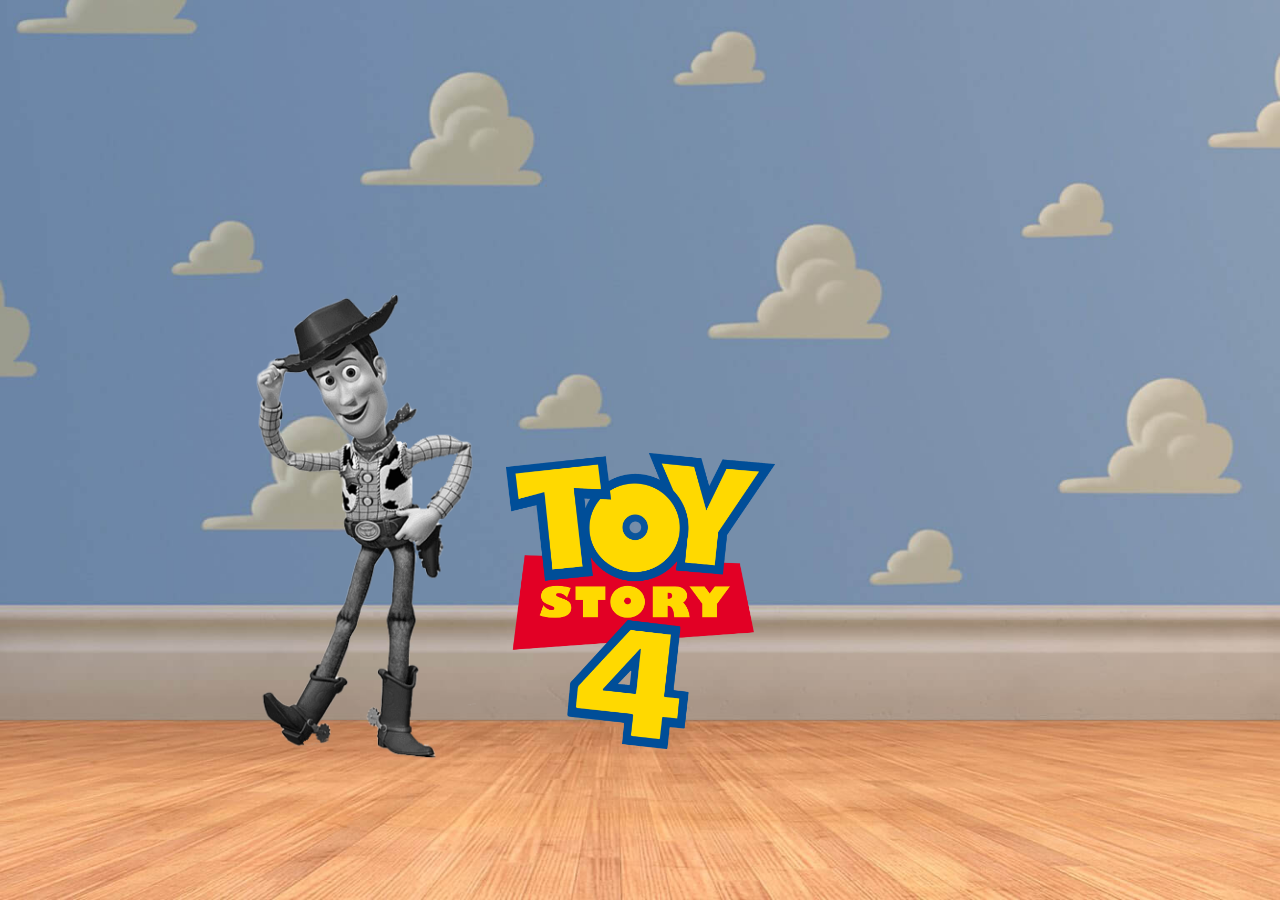
==== PJ_01/index.html @ 6a84b1da "ss" ====
<!DOCTYPE html>
<html lang="ko">
<head>
    <meta charset="UTF-8">
    <meta name="viewport" content="width=device-width, initial-scale=1.0">
    <title>TOYSTORY INTRO PAGE</title>
    <link rel="stylesheet" href="css/style.css">
</head>
<body>

  
        <!-- <div class="toystory_wrap left"> -->

            <div class="woody">
                    
                    <img src="./images/woody_01.png" alt="woody컬러">
                    
                    <div class="txt_box">
                        <div class="ibx">
                            <h3 class="txt_title">
                            우디(Woody)
                            </h3>
                            <p class="txt_contents">우디 프라이드, 간단히 우디는 픽사의 《토이 스토리 시리즈》에 등장하는 등장인물이자 주인공이다. 카우보이 인형으로 영화에서 장난감들의 우두머리를 맡고있다. 디즈니의 애니메이터였던 톤 타인의 얼굴을 본따 만들어졌다.</p>
                        </div>
                    </div> 
            </div>  

        <!-- </div> -->

        <!-- <div class="toystory_wrap right">
        </div> -->
  
   
   




    
</body>
</html>
---- PJ_01/css/style.css ----
@charset "utf-8";

/* 초기화 셋팅 */
html,
body {
    margin: 0;
    padding: 0;
    height: 100%;
}

h3,
p {
    padding: 0;
    margin: 0;
}

/* 로고 및 뒷 기본 배경 */
body {
    background:
        url(../images/logo.png) no-repeat center 75%/269px,
        /* 2. 로고 */
        url(../images/bg.jpg) no-repeat fixed center bottom/cover;
    /* 1. 토이스토리 기본 뒷 배경 */
}

/* 5:5 배경 */
/* .toystory_wrap{
    width: 50%; height: 100%; float:left;
}
.left{
    outline:3px solid blue;
    position:relative;
}
.right{
    outline:3px solid rgb(53, 150, 53);
} */


/* 3. woody */
div.woody {
    width: 520px;
    position: absolute;
    bottom: 15%;
    left: 20%;
}

.woody>img {
    width: 220px;
    filter: grayscale(100%);
    transform: rotateY(180deg);
}

.txt_box {
    width: 290px;
    height: 0;
    overflow: hidden;
    float: right;
    transition: height .2s ease-in-out;
    margin-top: -50px;
}

.txt_box .ibx {
    padding: 10px;
    border: 3px solid #004e98;
    text-align: justify;
    box-sizing: border-box;
    background: #fff;
    border-radius: 20px;
}


.txt_title {
    margin-bottom: 14px;
    color: #004e98;
}

.txt_contents {
    font: normal 14px/20px "맑은 고딕";
    color: #000000;

}

.woody:hover .txt_box {
    height: 300px;
}

.woody:hover>img {
    filter: grayscale(0%);
    transform: rotateY(0deg);
}
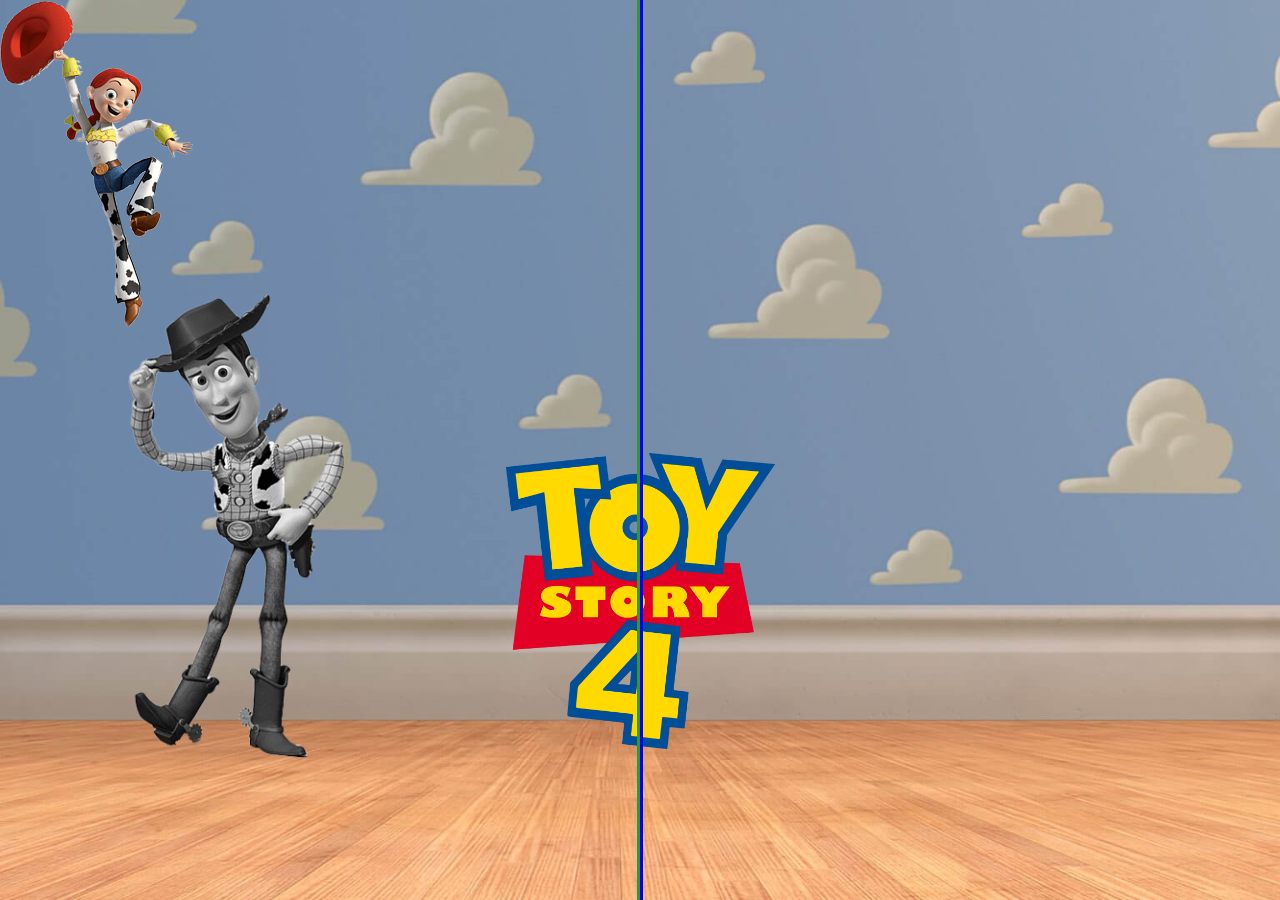
==== commit 5f1fe0de: "." ====
--- a/PJ_01/index.html
+++ b/PJ_01/index.html
@@ -9,13 +9,14 @@
 <body>
 
   
-        <!-- <div class="toystory_wrap left"> -->
+        <div class="toystory_wrap left"> 
 
+            <!-- 3.woody 시작-->
             <div class="woody">
                     
-                    <img src="./images/woody_01.png" alt="woody컬러">
+                    <img src="./images/woody_01.png" alt="woody">
                     
-                    <div class="txt_box">
+                    <div class="woody_txt txt_box">
                         <div class="ibx">
                             <h3 class="txt_title">
                             우디(Woody)
@@ -24,11 +25,28 @@
                         </div>
                     </div> 
             </div>  
+            <!-- 3.woody 끝-->
 
-        <!-- </div> -->
+            <!-- 4.jessie 시작-->
+            <div class="jessie">
+                    
+                    <img src="./images/jessie_01.png" alt="jessie">
+                    
+                    <div class="jessie_txt txt_box">
+                        <div class="ibx">
+                            <h3 class="txt_title">
+                            제시(Jessie)
+                            </h3>
+                            <p class="txt_contents">버즈 라이트이어의 연인. 2편에서 첫 등장한 카우걸 장난감. 우디가 주인공으로 나왔던 인형극 시리즈 Woody's Round up에 나왔다. 틈이 나면 요들송이나 카우걸 특유의 "이~하~!!!" 같은 구령을 외친다. </p>
+                        </div>
+                    </div> 
+            </div>  
+            <!-- 4. jessie 끝 -->
 
-        <!-- <div class="toystory_wrap right">
-        </div> -->
+        </div>
+
+        <div class="toystory_wrap right">
+        </div> 
   
    
    
--- a/PJ_01/css/style.css
+++ b/PJ_01/css/style.css
@@ -24,16 +24,15 @@
 }
 
 /* 5:5 배경 */
-/* .toystory_wrap{
+.toystory_wrap{
     width: 50%; height: 100%; float:left;
 }
 .left{
-    outline:3px solid blue;
-    position:relative;
+    outline:3px solid blue; position:relative;
 }
 .right{
     outline:3px solid rgb(53, 150, 53);
-} */
+}
 
 
 /* 3. woody */
@@ -49,17 +48,18 @@
     filter: grayscale(100%);
     transform: rotateY(180deg);
 }
-
+.woody_txt{
+    margin-top: -50px;
+}
 .txt_box {
     width: 290px;
     height: 0;
     overflow: hidden;
     float: right;
     transition: height .2s ease-in-out;
-    margin-top: -50px;
 }
 
-.txt_box .ibx {
+.ibx {
     padding: 10px;
     border: 3px solid #004e98;
     text-align: justify;
@@ -88,3 +88,14 @@
     filter: grayscale(0%);
     transform: rotateY(0deg);
 }
+
+/* 4.jessie */
+
+.jessie{
+
+
+
+
+
+
+}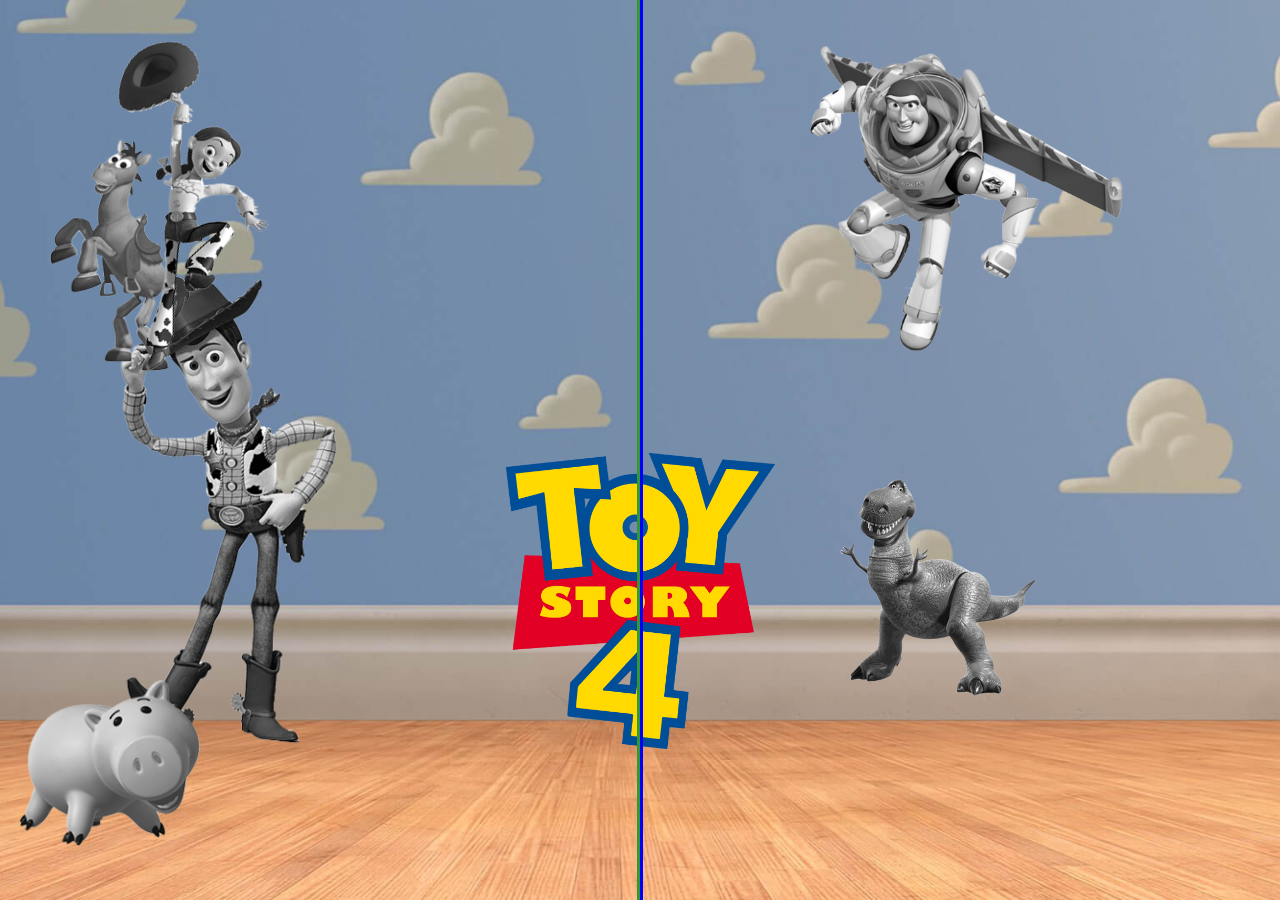
==== commit 4f0c70d7: "." ====
--- a/PJ_01/index.html
+++ b/PJ_01/index.html
@@ -12,7 +12,7 @@
         <div class="toystory_wrap left"> 
 
             <!-- 3.woody 시작-->
-            <div class="woody">
+            <div class="woody hv">
                     
                     <img src="./images/woody_01.png" alt="woody">
                     
@@ -28,10 +28,11 @@
             <!-- 3.woody 끝-->
 
             <!-- 4.jessie 시작-->
-            <div class="jessie">
-                    
+
+            <div class="jessie hv">
+                    <img src="./images/holes_01.png" alt="holes">
                     <img src="./images/jessie_01.png" alt="jessie">
-                    
+                   
                     <div class="jessie_txt txt_box">
                         <div class="ibx">
                             <h3 class="txt_title">
@@ -43,9 +44,73 @@
             </div>  
             <!-- 4. jessie 끝 -->
 
+            <!-- 5. ham 시작-->
+            <div class="ham hv">
+                <img src="./images/ham_01.png" alt="ham">
+               
+                <div class="ham_txt txt_box">
+                    <div class="ibx">
+                        <h3 class="txt_title">
+                        햄(ham)
+                        </h3>
+                        <p class="txt_contents">장난감이 아닌 돼지 저금통이지만 앤디가 장난감으로 잘 갖고 논다. 주로 놀이에서는 금고 아니면 사악한 꿀꿀이 박사(Evil Dr. Pork Chop)역할을 맡는다. 바깥이 내다보이는 창가에 주로 있기 때문에 바깥이 어찌 돌아가는지에 대해 해박하다. </p>
+                    </div>
+                </div> 
+            </div>  
+
+
+            <!-- 5. ham 끝-->
+
         </div>
 
-        <div class="toystory_wrap right">
+
+
+    <div class="toystory_wrap right">
+
+        <!-- 6.buzz 시작-->
+        <div class="buzz hv">
+                    
+            <img src="./images/buzz_01.png" alt="buzz">
+            
+            <div class="buzz_txt txt_box">
+                <div class="ibx">
+                    <h3 class="txt_title">
+                    버즈 (Buzz Lightyear)
+                    </h3>
+                    <p class="txt_contents">실제 우주 비행사인 버즈올드린 의 이름을 따서 만들었다. 우디와 함께 《토이 스토리》 영화의 주인공이다. 액션 버튼을 눌렀을 때 나오는 대사는 "무한한 공간 저 너머로!" (To infinity… and beyond!)이다. </p>
+                </div>
+            </div> 
+        </div>  
+        <!-- 6.buzz 끝-->
+
+          <!-- 7.rex 시작-->
+          <div class="rex hv">
+                    
+            <img src="./images/rex_01.png" alt="rex">
+            
+            <div class="rex_txt txt_box">
+                <div class="ibx">
+                    <h3 class="txt_title">
+                    렉스 (Rex)
+                    </h3>
+                    <p class="txt_contents">미국의 완구 회사가 만든 티라노사우르스 인형. 애교 있는 표정을 하고 있어 성격은 내성적이고 겁쟁이,. 공룡 완구인데 박력이 없는 것이 아랫 사람의 고민. 취미는 게임(TV게임)으로 노는 것으로, 솜씨는 상당하다. </p>
+                </div>
+            </div> 
+        </div>  
+        <!-- 7.rex 끝-->
+
+        
+
+
+
+
+
+
+
+
+
+
+
         </div> 
   
    
--- a/PJ_01/css/style.css
+++ b/PJ_01/css/style.css
@@ -25,22 +25,24 @@
 
 /* 5:5 배경 */
 .toystory_wrap{
-    width: 50%; height: 100%; float:left;
+    width: 50%; height: 100%; 
+
 }
 .left{
-    outline:3px solid blue; position:relative;
+    outline:3px solid blue; float:left;
+    position:relative;
 }
 .right{
     outline:3px solid rgb(53, 150, 53);
+    float:right; position:relative;
 }
 
 
 /* 3. woody */
 div.woody {
-    width: 520px;
-    position: absolute;
-    bottom: 15%;
-    left: 20%;
+    width: 520px; 
+    position:absolute;
+    right:0px; bottom:150px; 
 }
 
 .woody>img {
@@ -58,16 +60,14 @@
     float: right;
     transition: height .2s ease-in-out;
 }
-
 .ibx {
     padding: 10px;
     border: 3px solid #004e98;
-    text-align: justify;
+    
     box-sizing: border-box;
     background: #fff;
     border-radius: 20px;
 }
-
 
 .txt_title {
     margin-bottom: 14px;
@@ -76,12 +76,12 @@
 
 .txt_contents {
     font: normal 14px/20px "맑은 고딕";
-    color: #000000;
+    color: #000000;text-align: justify;
 
 }
 
-.woody:hover .txt_box {
-    height: 300px;
+.hv:hover .txt_box {
+    height: 200px;
 }
 
 .woody:hover>img {
@@ -92,10 +92,89 @@
 /* 4.jessie */
 
 .jessie{
+    width: 520px; 
+    position:absolute;
+    left:50px; top:50px; 
+}
+.jessie>img:nth-child(1) {
+    width: 140px;
+    filter: grayscale(100%);
+    
+}
 
+.jessie>img:nth-child(2) {
+    width: 190px;  
+    filter: grayscale(100%);
+    transform: rotate(20deg);
+    margin-left:-115px;
+    
+}
+.jessie:hover>img {
+    filter: grayscale(0%);
+    transform: rotate(0deg);
+ 
+}
 
+/* 5.ham */
 
+.ham{
+    width: 500px; 
+    position:absolute;
+    bottom:50px; left:20px;
+}
+.ham_txt{
+    width: 310px; 
+}
 
+.ham>img {
+    width: 180px;  
+    filter: grayscale(100%);
+    transform: rotateY(180deg)
+}
 
+.ham:hover>img {
+    filter: grayscale(0%);
+}
+.ham:hover .txt_box {
+    height: 190px;
+}
 
+/* 6.buzz */
+
+.buzz{
+    width: 650px; 
+    position:absolute;
+    top:40px; left:50px;
+}
+
+.buzz>img{
+    width: 313px;  
+    filter: grayscale(100%);
+    transform:translatex(120px)
+}
+
+.buzz:hover>img{
+    filter: grayscale(0%);
+    transform:translatex(0px)
+}
+
+/* 7.rex */
+
+.rex{
+    width: 543px; 
+    position:absolute;
+    bottom:200px; left:200px;
+}
+.rex_txt{
+    margin-top:-100px;
+}
+
+.rex>img{
+    width: 196px;  
+    filter: grayscale(100%);
+}
+
+.rex:hover>img{
+    filter: grayscale(0%);
+    transform:scale(2)
 }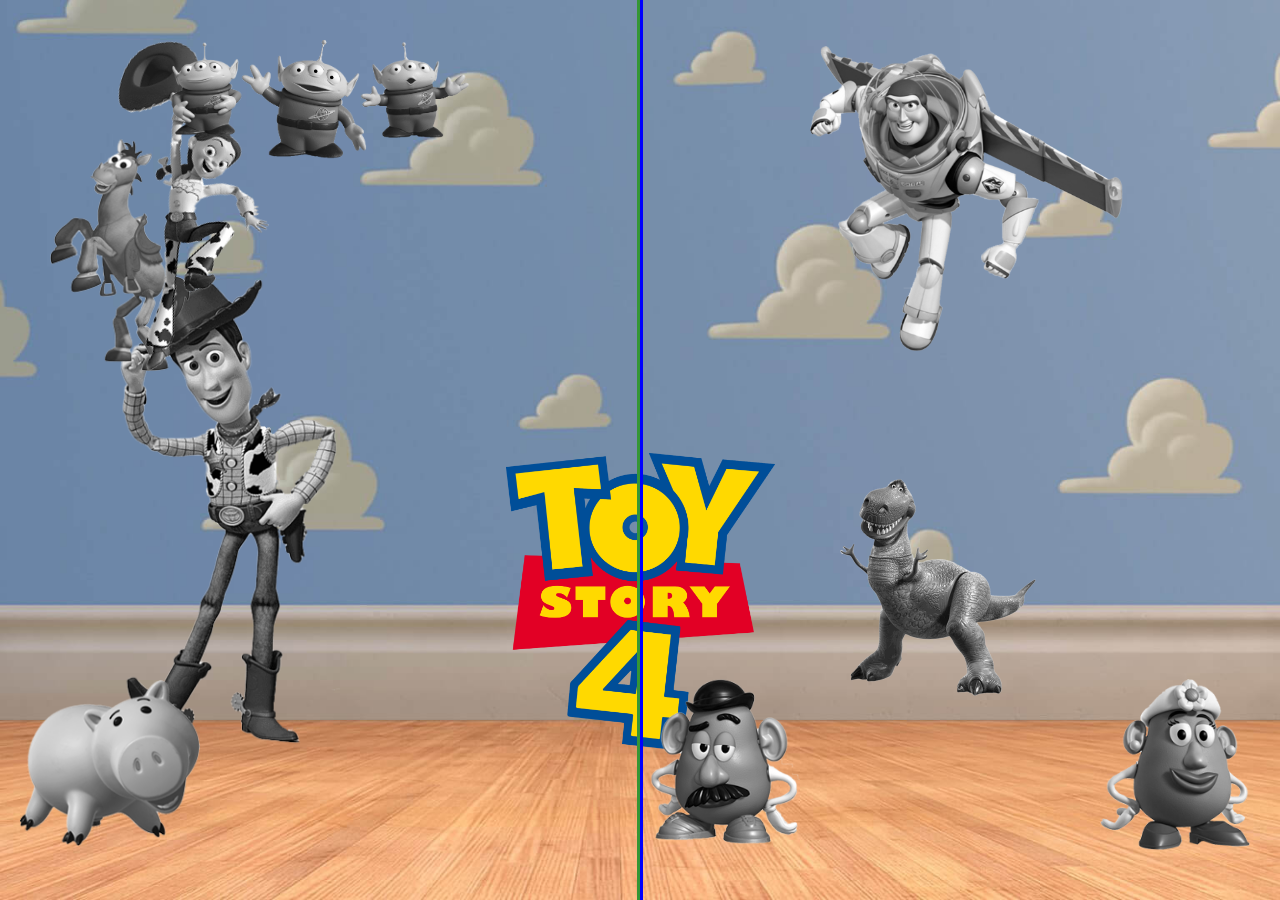
==== commit 44204ef1: "." ====
--- a/PJ_01/index.html
+++ b/PJ_01/index.html
@@ -1,67 +1,72 @@
 <!DOCTYPE html>
 <html lang="ko">
+
 <head>
     <meta charset="UTF-8">
     <meta name="viewport" content="width=device-width, initial-scale=1.0">
     <title>TOYSTORY INTRO PAGE</title>
     <link rel="stylesheet" href="css/style.css">
 </head>
+
 <body>
 
-  
-        <div class="toystory_wrap left"> 
 
-            <!-- 3.woody 시작-->
-            <div class="woody hv">
-                    
-                    <img src="./images/woody_01.png" alt="woody">
-                    
-                    <div class="woody_txt txt_box">
-                        <div class="ibx">
-                            <h3 class="txt_title">
-                            우디(Woody)
-                            </h3>
-                            <p class="txt_contents">우디 프라이드, 간단히 우디는 픽사의 《토이 스토리 시리즈》에 등장하는 등장인물이자 주인공이다. 카우보이 인형으로 영화에서 장난감들의 우두머리를 맡고있다. 디즈니의 애니메이터였던 톤 타인의 얼굴을 본따 만들어졌다.</p>
-                        </div>
-                    </div> 
-            </div>  
-            <!-- 3.woody 끝-->
+    <div class="toystory_wrap left">
 
-            <!-- 4.jessie 시작-->
+        <!-- 3.woody 시작-->
+        <div class="woody hv">
 
-            <div class="jessie hv">
-                    <img src="./images/holes_01.png" alt="holes">
-                    <img src="./images/jessie_01.png" alt="jessie">
-                   
-                    <div class="jessie_txt txt_box">
-                        <div class="ibx">
-                            <h3 class="txt_title">
-                            제시(Jessie)
-                            </h3>
-                            <p class="txt_contents">버즈 라이트이어의 연인. 2편에서 첫 등장한 카우걸 장난감. 우디가 주인공으로 나왔던 인형극 시리즈 Woody's Round up에 나왔다. 틈이 나면 요들송이나 카우걸 특유의 "이~하~!!!" 같은 구령을 외친다. </p>
-                        </div>
-                    </div> 
-            </div>  
-            <!-- 4. jessie 끝 -->
+            <img src="./images/woody_01.png" alt="woody">
 
-            <!-- 5. ham 시작-->
-            <div class="ham hv">
-                <img src="./images/ham_01.png" alt="ham">
-               
-                <div class="ham_txt txt_box">
-                    <div class="ibx">
-                        <h3 class="txt_title">
+            <div class="woody_txt txt_box">
+                <div class="ibx">
+                    <h3 class="txt_title">
+                        우디(Woody)
+                    </h3>
+                    <p class="txt_contents">우디 프라이드, 간단히 우디는 픽사의 《토이 스토리 시리즈》에 등장하는 등장인물이자 주인공이다. 카우보이 인형으로 영화에서 장난감들의
+                        우두머리를 맡고있다. 디즈니의 애니메이터였던 톤 타인의 얼굴을 본따 만들어졌다.</p>
+                </div>
+            </div>
+        </div>
+        <!-- 3.woody 끝-->
+
+        <!-- 4.jessie 시작-->
+
+        <div class="jessie hv">
+            <img src="./images/holes_01.png" alt="holes">
+            <img src="./images/jessie_01.png" alt="jessie">
+
+            <div class="jessie_txt txt_box">
+                <div class="ibx">
+                    <h3 class="txt_title">
+                        제시(Jessie)
+                    </h3>
+                    <p class="txt_contents">버즈 라이트이어의 연인. 2편에서 첫 등장한 카우걸 장난감. 우디가 주인공으로 나왔던 인형극 시리즈 Woody's Round up에
+                        나왔다. 틈이 나면 요들송이나 카우걸 특유의 "이~하~!!!" 같은 구령을 외친다. </p>
+                </div>
+            </div>
+        </div>
+        <!-- 4. jessie 끝 -->
+
+        <!-- 5. ham 시작-->
+        <div class="ham hv">
+            <img src="./images/ham_01.png" alt="ham">
+
+            <div class="ham_txt txt_box">
+                <div class="ibx">
+                    <h3 class="txt_title">
                         햄(ham)
-                        </h3>
-                        <p class="txt_contents">장난감이 아닌 돼지 저금통이지만 앤디가 장난감으로 잘 갖고 논다. 주로 놀이에서는 금고 아니면 사악한 꿀꿀이 박사(Evil Dr. Pork Chop)역할을 맡는다. 바깥이 내다보이는 창가에 주로 있기 때문에 바깥이 어찌 돌아가는지에 대해 해박하다. </p>
-                    </div>
-                </div> 
-            </div>  
+                    </h3>
+                    <p class="txt_contents">장난감이 아닌 돼지 저금통이지만 앤디가 장난감으로 잘 갖고 논다. 주로 놀이에서는 금고 아니면 사악한 꿀꿀이 박사(Evil Dr.
+                        Pork Chop)역할을 맡는다. 바깥이 내다보이는 창가에 주로 있기 때문에 바깥이 어찌 돌아가는지에 대해 해박하다. </p>
+                </div>
+            </div>
+        </div>
 
 
-            <!-- 5. ham 끝-->
+        <!-- 5. ham 끝-->
 
-        </div>
+    </div>
 
 
 
@@ -69,37 +74,79 @@
 
         <!-- 6.buzz 시작-->
         <div class="buzz hv">
-                    
+
             <img src="./images/buzz_01.png" alt="buzz">
-            
+
             <div class="buzz_txt txt_box">
                 <div class="ibx">
                     <h3 class="txt_title">
-                    버즈 (Buzz Lightyear)
+                        버즈 (Buzz Lightyear)
                     </h3>
-                    <p class="txt_contents">실제 우주 비행사인 버즈올드린 의 이름을 따서 만들었다. 우디와 함께 《토이 스토리》 영화의 주인공이다. 액션 버튼을 눌렀을 때 나오는 대사는 "무한한 공간 저 너머로!" (To infinity… and beyond!)이다. </p>
+                    <p class="txt_contents">실제 우주 비행사인 버즈올드린 의 이름을 따서 만들었다. 우디와 함께 《토이 스토리》 영화의 주인공이다. 액션 버튼을 눌렀을 때 나오는
+                        대사는 "무한한 공간 저 너머로!" (To infinity… and beyond!)이다. </p>
                 </div>
-            </div> 
-        </div>  
+            </div>
+        </div>
         <!-- 6.buzz 끝-->
 
-          <!-- 7.rex 시작-->
-          <div class="rex hv">
-                    
+        <!-- 7.rex 시작-->
+        <div class="rex hv">
+
             <img src="./images/rex_01.png" alt="rex">
-            
+
             <div class="rex_txt txt_box">
                 <div class="ibx">
                     <h3 class="txt_title">
-                    렉스 (Rex)
+                        렉스 (Rex)
                     </h3>
-                    <p class="txt_contents">미국의 완구 회사가 만든 티라노사우르스 인형. 애교 있는 표정을 하고 있어 성격은 내성적이고 겁쟁이,. 공룡 완구인데 박력이 없는 것이 아랫 사람의 고민. 취미는 게임(TV게임)으로 노는 것으로, 솜씨는 상당하다. </p>
+                    <p class="txt_contents">미국의 완구 회사가 만든 티라노사우르스 인형. 애교 있는 표정을 하고 있어 성격은 내성적이고 겁쟁이,. 공룡 완구인데 박력이 없는 것이
+                        아랫 사람의 고민. 취미는 게임(TV게임)으로 노는 것으로, 솜씨는 상당하다. </p>
                 </div>
-            </div> 
-        </div>  
+            </div>
+        </div>
         <!-- 7.rex 끝-->
 
-        
+        <!-- 8.potato 시작-->
+        <div class="potato hv">
+
+            <img src="./images/potato_01.png" alt="mr potato">
+            <img src="./images/potato_02.png" alt="mrs potato">
+
+            <div class="potato_txt txt_box">
+                <div class="ibx">
+                    <h3 class="txt_title">
+                        포테이토 헤드 (potato head)
+                    </h3>
+                    <p class="txt_contents"><strong>[Mr.potato head]</strong> 감자 모양에 얼굴이 달린 장난감. 앤디와의 놀이에선 주로 악역인 애꾸눈
+                        바트(One-Eyed Bart)을 맡는다.
+                        <strong>[Mrs.Potato Head]</strong>는 Playskool의 유명한 장난감을 기반으로 한 Mr. Potato Head의 부인입니다. </p>
+                </div>
+            </div>
+
+        </div>
+        <!-- 8.potato 끝-->
+
+    </div>
+
+          <!-- 9.aliens 시작-->
+          <div class="aliens hv">
+
+            <img src="./images/aliens_01.png" alt="알린">
+           
+
+            <div class="aliens_txt txt_box">
+                <div class="ibx">
+                    <h3 class="txt_title">
+                        알린 (Aliens)
+                    </h3>
+                    <p class="txt_contents">
+
+                    </p>
+                </div>
+            </div>
+
+        </div>
+        <!-- 9.aliens 끝-->
 
 
 
@@ -111,14 +158,17 @@
 
 
 
-        </div> 
-  
-   
-   
+
+
+    
 
 
 
 
-    
+
+
+
+
 </body>
+
 </html>--- a/PJ_01/css/style.css
+++ b/PJ_01/css/style.css
@@ -150,12 +150,12 @@
 .buzz>img{
     width: 313px;  
     filter: grayscale(100%);
-    transform:translatex(120px)
+    transform:translateX(120px)
 }
 
 .buzz:hover>img{
     filter: grayscale(0%);
-    transform:translatex(0px)
+    transform:translateX(0px)
 }
 
 /* 7.rex */
@@ -176,5 +176,60 @@
 
 .rex:hover>img{
     filter: grayscale(0%);
+    filter:drop-shadow(9px 9px 4px rgba(7, 7, 7, 0.781));
     transform:scale(2)
-}+}
+
+/* 8.potato */
+
+.potato{
+    width: 600px; 
+    position:absolute;
+    bottom:50px; right:30px;
+    
+}
+.potato_txt{
+    margin:0px auto; margin-top:-180px;
+}
+
+.potato>img:nth-child(1){
+    float:left;
+}
+
+.potato>img:nth-child(2){
+    float:right;
+}
+.potato>img{
+    width: 150px;  
+    filter: grayscale(100%); 
+}
+
+.potato:hover>img:nth-child(1){
+    filter: grayscale(0%);
+    filter:drop-shadow(9px 9px 4px rgba(7, 7, 7, 0.781));
+    transform:translateX(150px);
+}
+.potato:hover>img:nth-child(2){
+    filter: grayscale(0%);
+    filter:drop-shadow(9px 9px 4px rgba(7, 7, 7, 0.781));
+    transform:translateX(-150px);
+}
+
+/* 9.aliens*/
+
+.aliens{
+    width: 650px; 
+    position:absolute;
+    top:40px; left:50px;
+}
+
+.aliens>img{
+    width: 300px;  
+    filter: grayscale(100%);
+    transform:translateX(120px)
+}
+
+.aliens:hover>img{
+    filter: grayscale(0%);
+    transform:translateX(0px)
+}
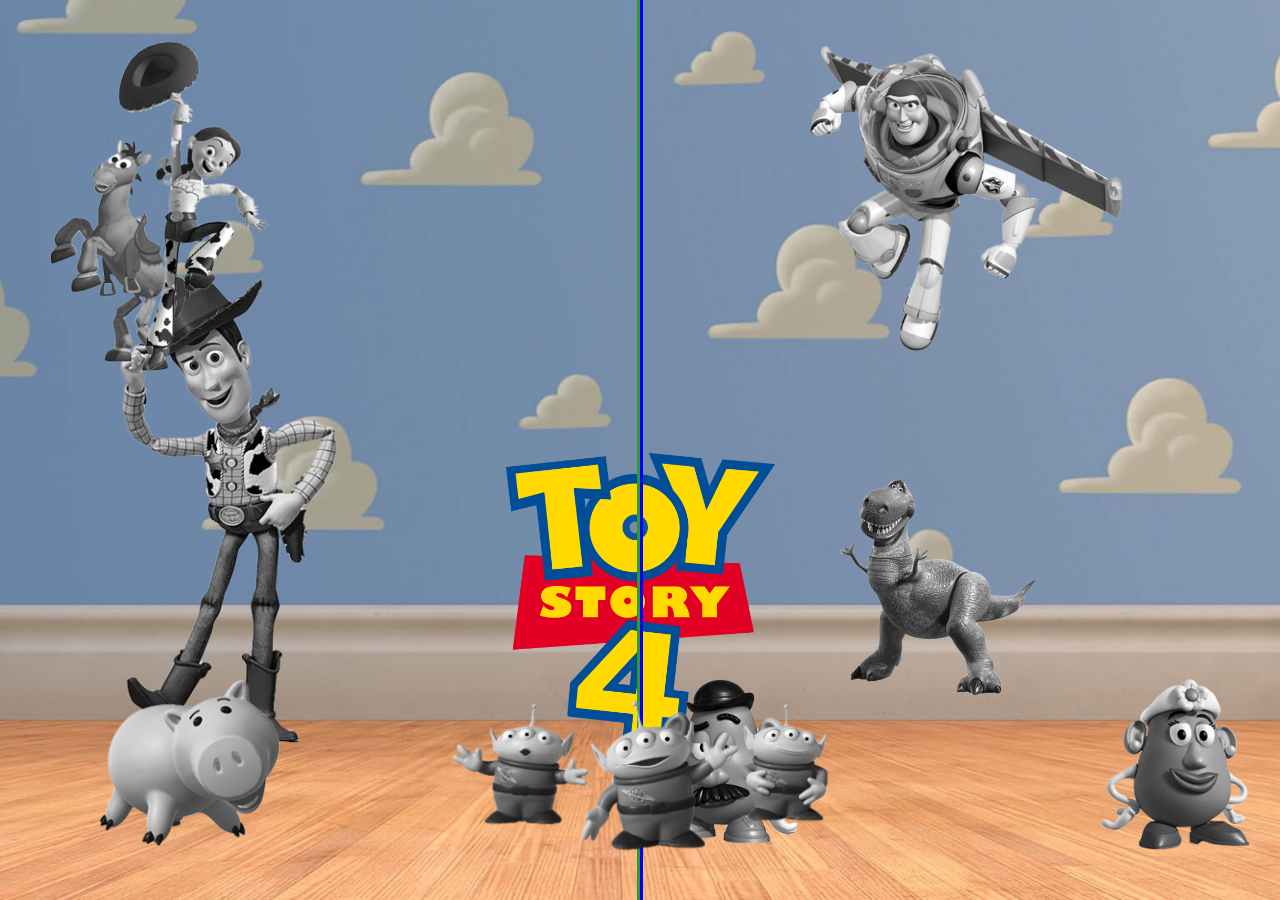
==== commit c196523d: "." ====
--- a/PJ_01/index.html
+++ b/PJ_01/index.html
@@ -131,8 +131,6 @@
           <!-- 9.aliens 시작-->
           <div class="aliens hv">
 
-            <img src="./images/aliens_01.png" alt="알린">
-           
 
             <div class="aliens_txt txt_box">
                 <div class="ibx">
@@ -140,10 +138,14 @@
                         알린 (Aliens)
                     </h3>
                     <p class="txt_contents">
-
+                        이 똑같은 장난감들은 피자 플래닛 레스토랑에서 열리는 기술 게임의 상이며 각자는 
+                        "인형뽑기 집게발"이 어떻게든 "더 나은 곳으로 가게될" 장난감 중 하나를 선택할 것이라고 믿습니다. 
+                        그들은 구조된 후 Potatohead 부부에게 영원히 충성하게 됩니다.
                     </p>
                 </div>
             </div>
+
+            <img src="./images/aliens_01.png" alt="알린">
 
         </div>
         <!-- 9.aliens 끝-->
--- a/PJ_01/css/style.css
+++ b/PJ_01/css/style.css
@@ -63,15 +63,16 @@
 .ibx {
     padding: 10px;
     border: 3px solid #004e98;
-    
     box-sizing: border-box;
     background: #fff;
     border-radius: 20px;
 }
 
-.txt_title {
+h3.txt_title {
     margin-bottom: 14px;
     color: #004e98;
+    text-align:left;
+
 }
 
 .txt_contents {
@@ -120,7 +121,7 @@
 .ham{
     width: 500px; 
     position:absolute;
-    bottom:50px; left:20px;
+    bottom:50px; left:100px;
 }
 .ham_txt{
     width: 310px; 
@@ -157,6 +158,7 @@
     filter: grayscale(0%);
     transform:translateX(0px)
 }
+
 
 /* 7.rex */
 
@@ -218,18 +220,27 @@
 /* 9.aliens*/
 
 .aliens{
-    width: 650px; 
-    position:absolute;
-    top:40px; left:50px;
+    width: 550px; 
+    position:absolute; 
+    left:calc(50% - 275px); bottom:5%;
+    text-align:center; 
+    
 }
 
 .aliens>img{
-    width: 300px;  
-    filter: grayscale(100%);
-    transform:translateX(120px)
+    width: 379px;  
+    filter: grayscale(100%);
+    transform: rotateY(180deg);
 }
 
 .aliens:hover>img{
     filter: grayscale(0%);
-    transform:translateX(0px)
-}
+    transform: rotateY(0deg);
+}
+.aliens:hover .aliens_txt{
+    height:219px;
+}
+
+.aliens_txt{
+    float:left; 
+}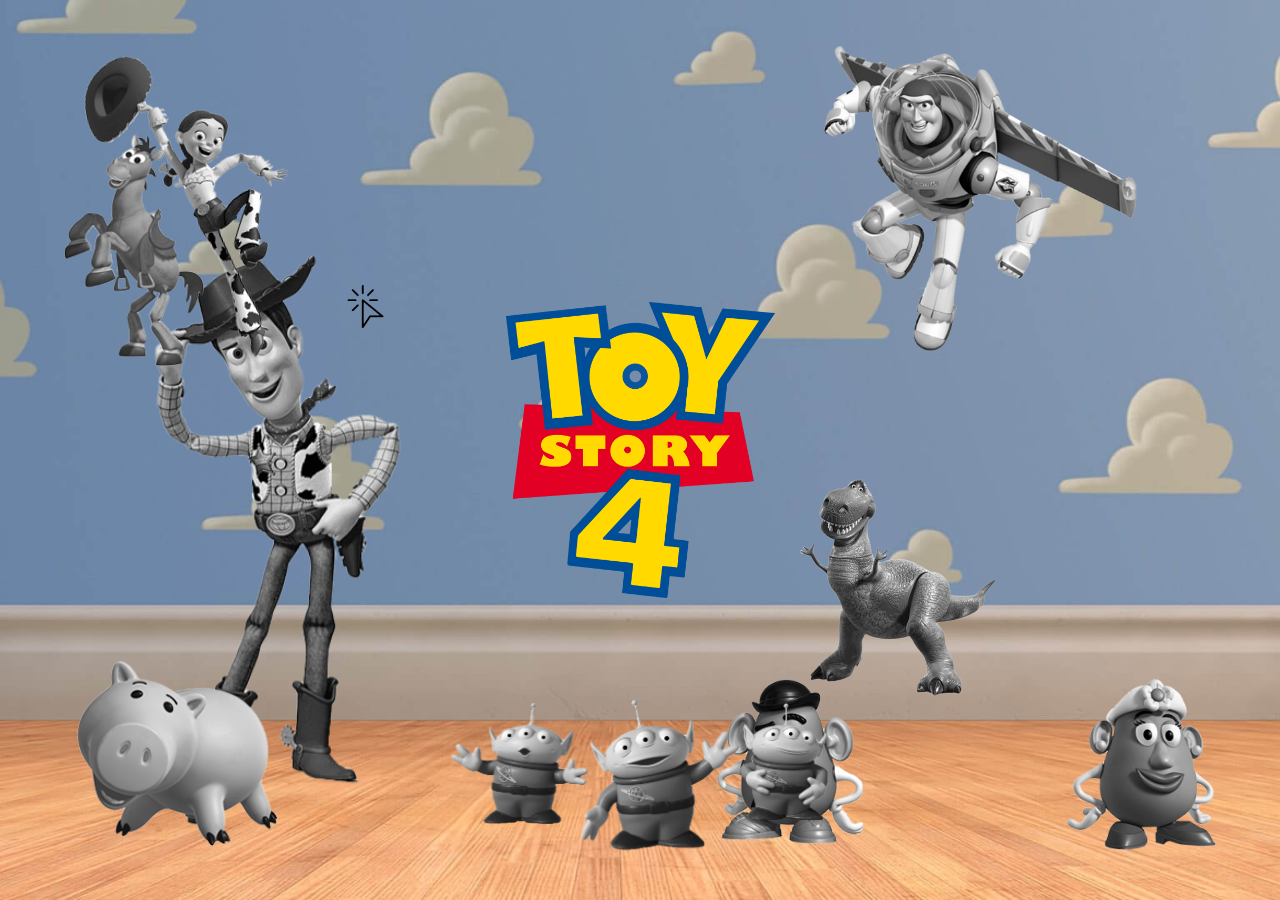
==== commit ccb1d755: "." ====
--- a/PJ_01/index.html
+++ b/PJ_01/index.html
@@ -10,7 +10,7 @@
 
 <body>
 
-
+    <!-- left side -->
     <div class="toystory_wrap left">
 
         <!-- 3.woody 시작-->
@@ -26,6 +26,10 @@
                     <p class="txt_contents">우디 프라이드, 간단히 우디는 픽사의 《토이 스토리 시리즈》에 등장하는 등장인물이자 주인공이다. 카우보이 인형으로 영화에서 장난감들의
                         우두머리를 맡고있다. 디즈니의 애니메이터였던 톤 타인의 얼굴을 본따 만들어졌다.</p>
                 </div>
+            </div>
+
+            <div class="cursor">
+                <img src="./images/click.png" alt="click">
             </div>
         </div>
         <!-- 3.woody 끝-->
@@ -68,7 +72,7 @@
 
     </div>
 
-
+    <!-- right side -->
 
     <div class="toystory_wrap right">
 
@@ -92,8 +96,6 @@
         <!-- 7.rex 시작-->
         <div class="rex hv">
 
-            <img src="./images/rex_01.png" alt="rex">
-
             <div class="rex_txt txt_box">
                 <div class="ibx">
                     <h3 class="txt_title">
@@ -103,6 +105,7 @@
                         아랫 사람의 고민. 취미는 게임(TV게임)으로 노는 것으로, 솜씨는 상당하다. </p>
                 </div>
             </div>
+            <img src="./images/rex_01.png" alt="rex">
         </div>
         <!-- 7.rex 끝-->
 
--- a/PJ_01/css/style.css
+++ b/PJ_01/css/style.css
@@ -1,5 +1,5 @@
 @charset "utf-8";
-
+@import url('https://fonts.googleapis.com/css2?family=Nanum+Gothic+Coding:wght@400;700&display=swap');
 /* 초기화 셋팅 */
 html,
 body {
@@ -17,230 +17,240 @@
 /* 로고 및 뒷 기본 배경 */
 body {
     background:
-        url(../images/logo.png) no-repeat center 75%/269px,
+        url(../images/logo.png) no-repeat center/269px,
         /* 2. 로고 */
-        url(../images/bg.jpg) no-repeat fixed center bottom/cover;
-    /* 1. 토이스토리 기본 뒷 배경 */
+        url(../images/bg.jpg) no-repeat fixed center/cover;
+        /* 1. 토이스토리 기본 뒷 배경 */
 }
 
 /* 5:5 배경 */
-.toystory_wrap{
+div.toystory_wrap{
     width: 50%; height: 100%; 
 
 }
-.left{
-    outline:3px solid blue; float:left;
+div.left{
+    float:left;
     position:relative;
 }
-.right{
-    outline:3px solid rgb(53, 150, 53);
+div.right{
     float:right; position:relative;
 }
 
 
-/* 3. woody */
-div.woody {
-    width: 520px; 
-    position:absolute;
-    right:0px; bottom:150px; 
-}
-
-.woody>img {
-    width: 220px;
-    filter: grayscale(100%);
-    transform: rotateY(180deg);
-}
-.woody_txt{
-    margin-top: -50px;
-}
-.txt_box {
+/* 공통 class 속성 */
+
+div.txt_box {
     width: 290px;
     height: 0;
     overflow: hidden;
     float: right;
-    transition: height .2s ease-in-out;
-}
-.ibx {
+    transition: height .6s ease-in;
+    
+}
+div.ibx {
     padding: 10px;
-    border: 3px solid #004e98;
+    border:3px solid #004e98;
     box-sizing: border-box;
-    background: #fff;
+    background: #ffd900;
     border-radius: 20px;
+
+}
+div.hv>img{
+    filter: grayscale(100%);
+    transition: transform .6s ease-in;
 }
 
 h3.txt_title {
     margin-bottom: 14px;
     color: #004e98;
     text-align:left;
-
-}
-
-.txt_contents {
-    font: normal 14px/20px "맑은 고딕";
-    color: #000000;text-align: justify;
-
-}
-
-.hv:hover .txt_box {
-    height: 200px;
-}
-
-.woody:hover>img {
-    filter: grayscale(0%);
+    font-weight:bold;
+    font-family: 'Nanum Gothic Coding', monospace;
+}
+
+p.txt_contents {
+    font: normal 14px/20px 'Nanum Gothic Coding';
+    color: black; text-align: justify;
+    text-indent: 7px;
+}
+
+/* 공통 hover 속성 */
+div.hv:hover>img{
+    filter:grayscale(0%);
+    filter:drop-shadow(9px 9px 4px rgba(7, 7, 7, 0.781));
+}
+div.hv:hover .txt_box {
+    height: 200px;  
+}
+
+
+
+/* 3. woody */
+div.woody {
+    width: 550px; 
+    position:absolute;
+    right:-10%; bottom:110px; 
+}
+
+div.woody_txt{
+    margin-top: -50px;
+}
+
+div.woody>img {
+    width: 250px;
+    transform: rotateY(180deg);
+}
+
+div.woody:hover>img {
     transform: rotateY(0deg);
 }
+div.woody:hover div.cursor>img{
+    display:none;
+}
+
+
+div.cursor{
+    position: absolute; top:30px; 
+    left:190px;  
+
+}
+div.cursor>img{
+    width:43px; 
+}
 
 /* 4.jessie */
 
-.jessie{
-    width: 520px; 
-    position:absolute;
-    left:50px; top:50px; 
-}
-.jessie>img:nth-child(1) {
+div.jessie{
+    width: 540px; 
+    position:absolute;
+    left:10%; top:5%; 
+}
+div.jessie>img:nth-child(1) {
     width: 140px;
-    filter: grayscale(100%);
-    
-}
-
-.jessie>img:nth-child(2) {
+}
+
+div.jessie>img:nth-child(2) {
     width: 190px;  
-    filter: grayscale(100%);
-    transform: rotate(20deg);
-    margin-left:-115px;
-    
-}
-.jessie:hover>img {
-    filter: grayscale(0%);
+    transform: rotate(-10deg);
+    margin-left:-105px;
+}
+div.jessie:hover>img {
     transform: rotate(0deg);
- 
-}
+}
+
 
 /* 5.ham */
 
-.ham{
+div.ham{
+    width: 533px;
+    position:absolute; 
+    bottom:50px; left:12%;
+}
+
+div.ham>img {
+    width: 200px;  
+}
+
+div.ham:hover>img {
+    transform: translateY(-120px);
+}
+div.ham_txt{
+margin-top: -20px;
+}
+/* 6.buzz */
+
+div.buzz{
+    width: 650px; 
+    position:absolute;
+    top:40px; left:10%;
+}
+
+div.buzz>img{
+    width: 313px;  
+    transform:translateX(120px)
+}
+
+div.buzz:hover>img{
+    transform:translateX(0px)
+}
+
+
+/* 7.rex */
+
+div.rex{
+    width: 518px;
+    position: absolute;
+    bottom: 200px;
+    left: 25%;
+}
+div.rex_txt{
+    margin-top:-140px;
+}
+
+div.rex>img{
+    width: 196px;  
+}
+
+div.rex:hover>img{
+    transform:scale(2)
+}
+
+
+/* 8.potato */
+
+div.potato{
     width: 500px; 
     position:absolute;
-    bottom:50px; left:100px;
-}
-.ham_txt{
-    width: 310px; 
-}
-
-.ham>img {
-    width: 180px;  
-    filter: grayscale(100%);
-    transform: rotateY(180deg)
-}
-
-.ham:hover>img {
-    filter: grayscale(0%);
-}
-.ham:hover .txt_box {
+    bottom:50px; right:10%;
+}
+div.potato_txt{
+    margin: 0px auto;
+    margin-top: -190px;
+    float: none;
+}
+div.potato>img{
+    width: 150px;  
+}
+div.potato>img:nth-child(1){
+    float:left;
+}
+
+div.potato>img:nth-child(2){
+    float:right;
+}
+
+div.potato:hover>img:nth-child(1){
+    transform:translateX(100px);
+}
+
+div.potato:hover>img:nth-child(2){
+    transform:translateX(-100px);
+}
+div.potato:hover .txt_box {
     height: 190px;
 }
 
-/* 6.buzz */
-
-.buzz{
-    width: 650px; 
-    position:absolute;
-    top:40px; left:50px;
-}
-
-.buzz>img{
-    width: 313px;  
-    filter: grayscale(100%);
-    transform:translateX(120px)
-}
-
-.buzz:hover>img{
-    filter: grayscale(0%);
-    transform:translateX(0px)
-}
-
-
-/* 7.rex */
-
-.rex{
-    width: 543px; 
-    position:absolute;
-    bottom:200px; left:200px;
-}
-.rex_txt{
-    margin-top:-100px;
-}
-
-.rex>img{
-    width: 196px;  
-    filter: grayscale(100%);
-}
-
-.rex:hover>img{
-    filter: grayscale(0%);
-    filter:drop-shadow(9px 9px 4px rgba(7, 7, 7, 0.781));
-    transform:scale(2)
-}
-
-/* 8.potato */
-
-.potato{
-    width: 600px; 
-    position:absolute;
-    bottom:50px; right:30px;
-    
-}
-.potato_txt{
-    margin:0px auto; margin-top:-180px;
-}
-
-.potato>img:nth-child(1){
-    float:left;
-}
-
-.potato>img:nth-child(2){
-    float:right;
-}
-.potato>img{
-    width: 150px;  
-    filter: grayscale(100%); 
-}
-
-.potato:hover>img:nth-child(1){
-    filter: grayscale(0%);
-    filter:drop-shadow(9px 9px 4px rgba(7, 7, 7, 0.781));
-    transform:translateX(150px);
-}
-.potato:hover>img:nth-child(2){
-    filter: grayscale(0%);
-    filter:drop-shadow(9px 9px 4px rgba(7, 7, 7, 0.781));
-    transform:translateX(-150px);
-}
-
 /* 9.aliens*/
 
-.aliens{
+div.aliens{
     width: 550px; 
     position:absolute; 
     left:calc(50% - 275px); bottom:5%;
     text-align:center; 
-    
-}
-
-.aliens>img{
-    width: 379px;  
-    filter: grayscale(100%);
+}
+
+div.aliens>img{
+    width: 380px;  
     transform: rotateY(180deg);
 }
 
-.aliens:hover>img{
-    filter: grayscale(0%);
+div.aliens:hover>img{
     transform: rotateY(0deg);
 }
-.aliens:hover .aliens_txt{
+div.aliens:hover .aliens_txt{
     height:219px;
 }
 
-.aliens_txt{
+div.aliens_txt{
     float:left; 
 }